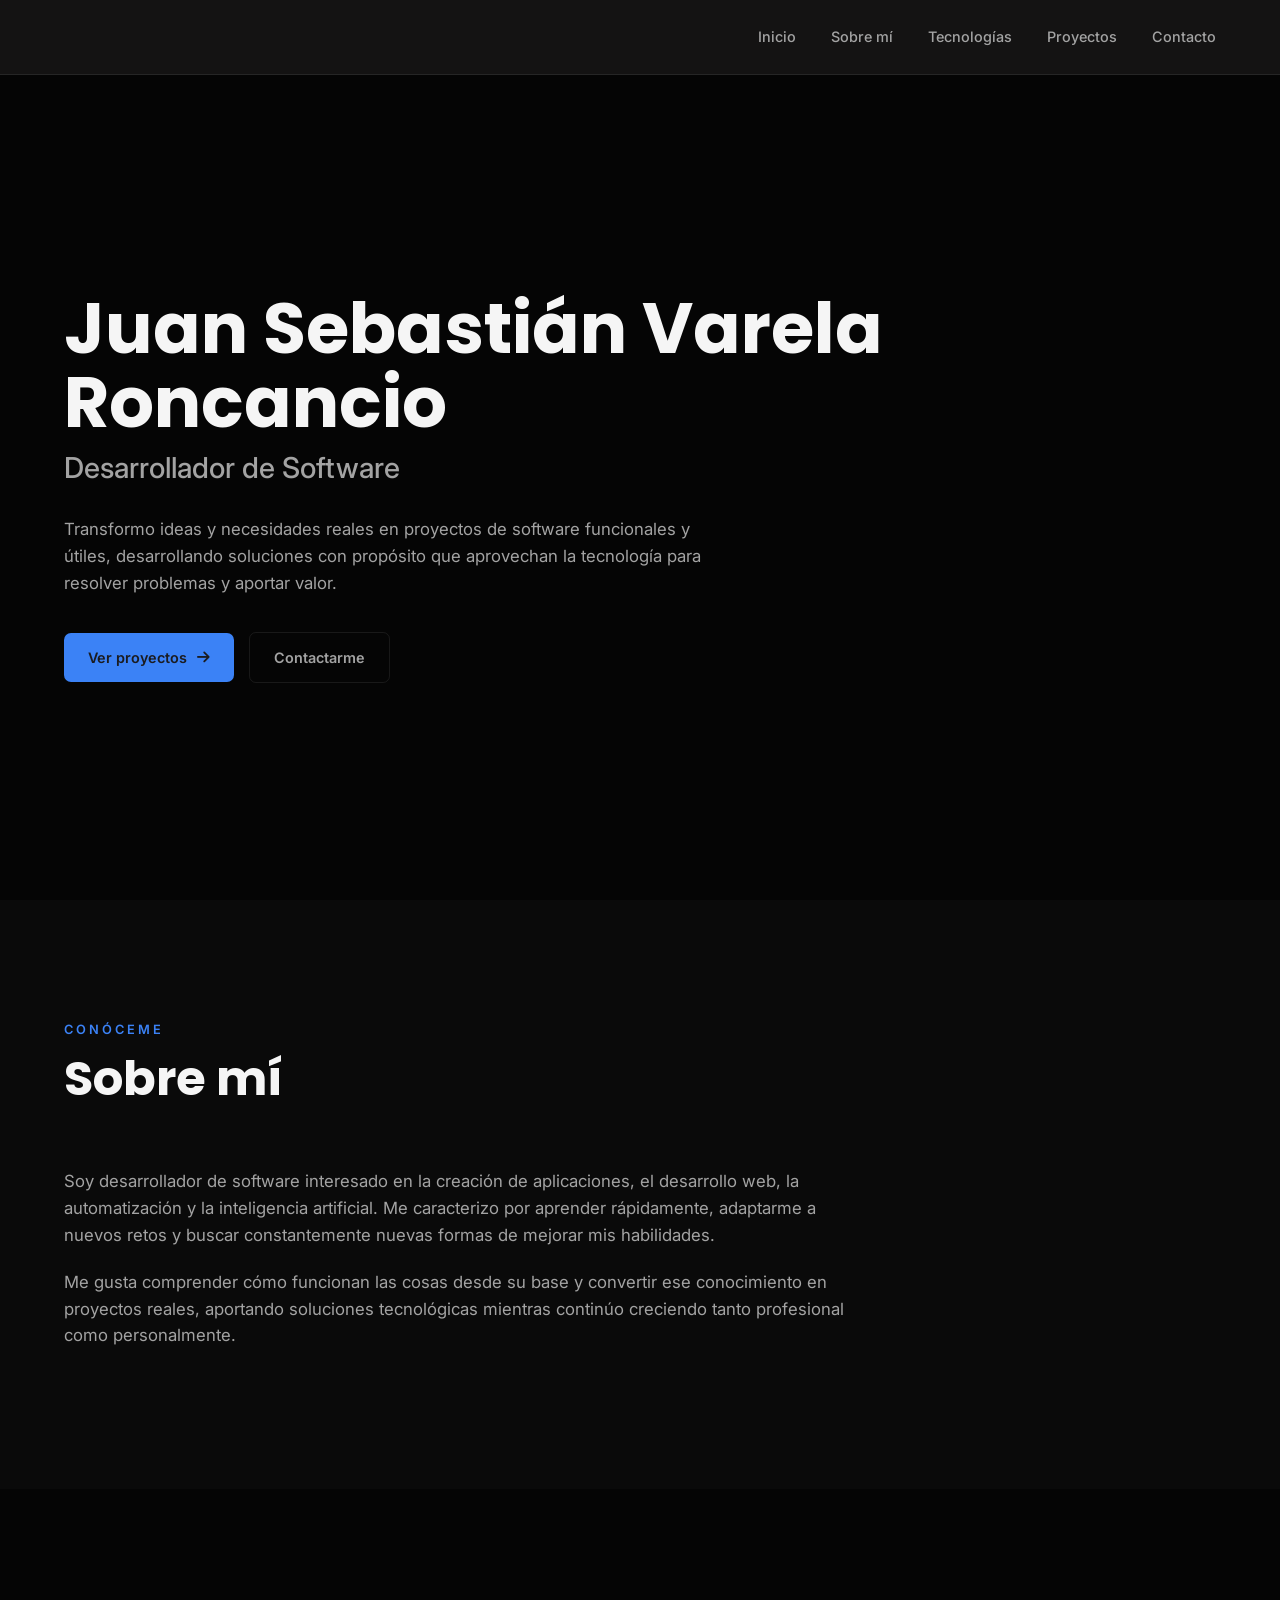
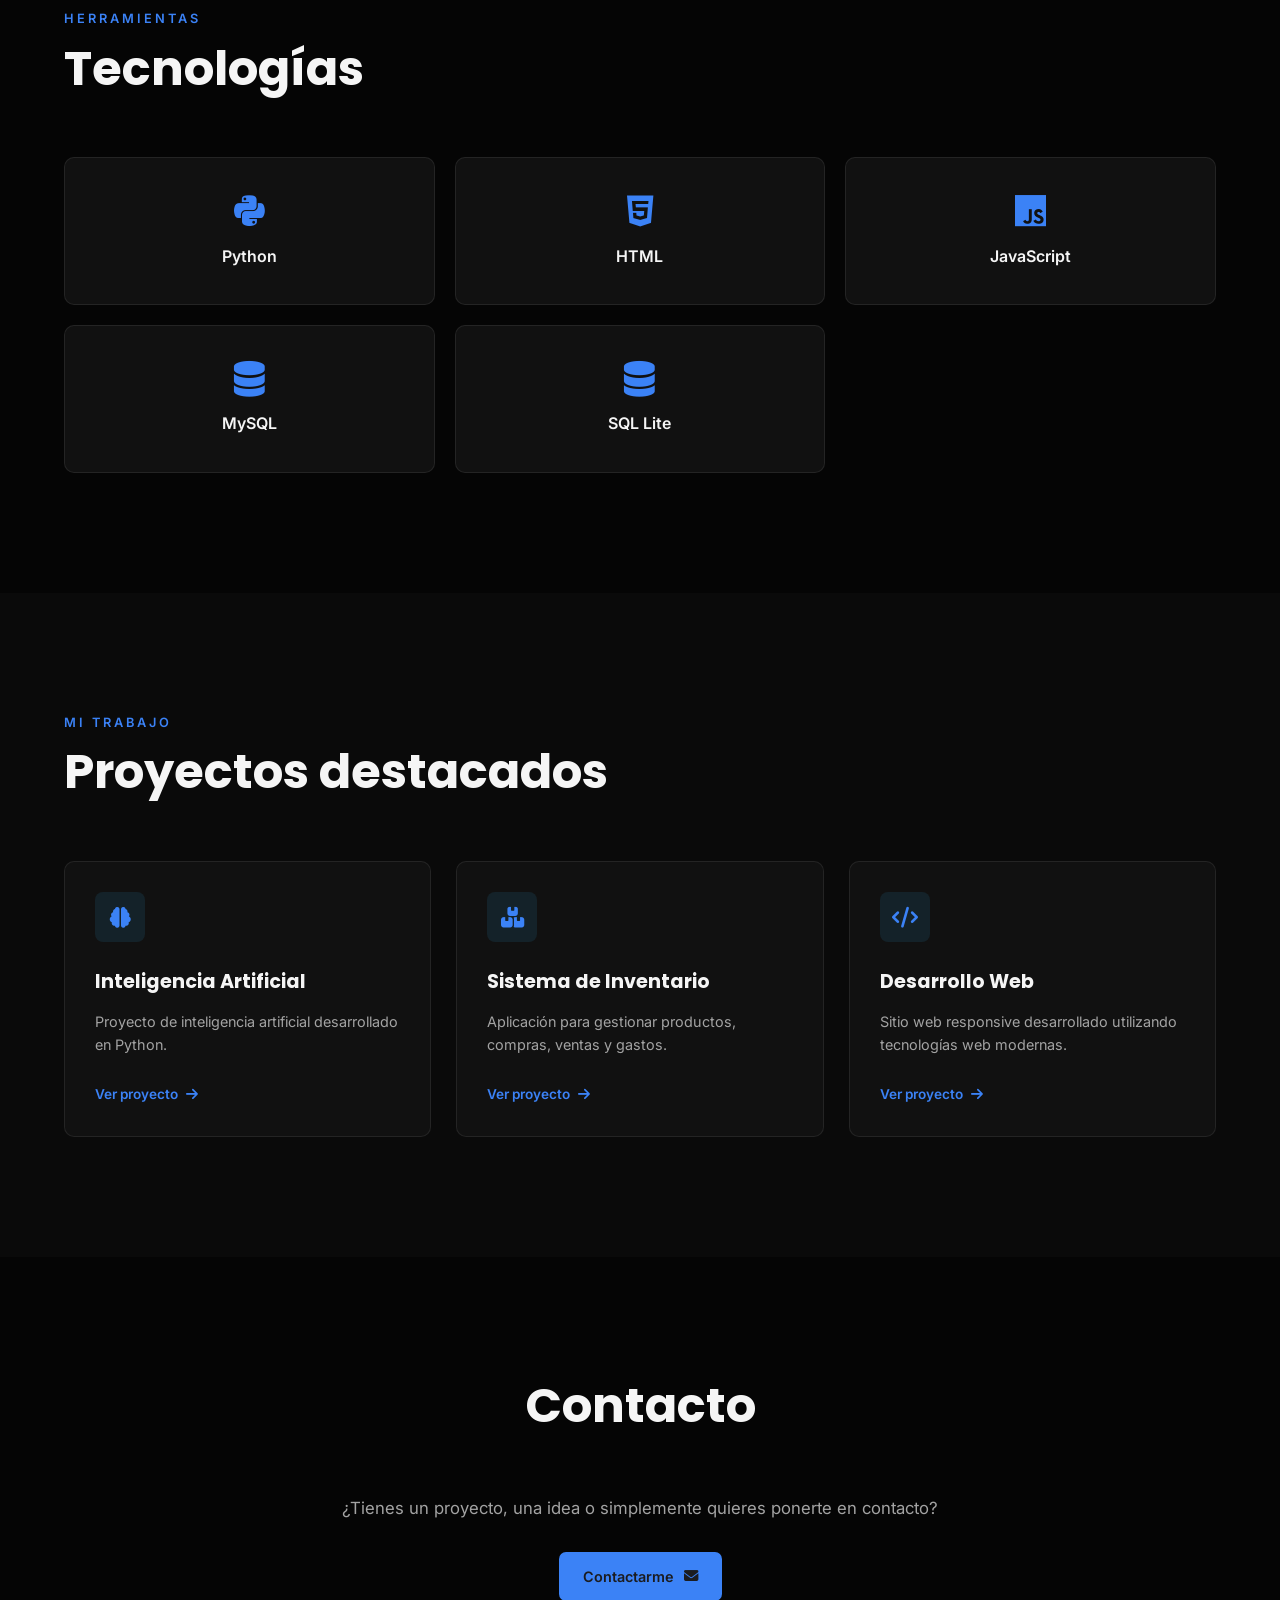
==== index.html @ dbb0cd46 "Portafolio" ====
<!DOCTYPE html>
<html lang="es">
    <head>
        <meta charset="UTF-8">
        <meta name="viewport" content="width=device-width, initial-scale=1.0">
        <meta name="description"
            content="Portafolio de Juan Sebastián Varela, desarrollador de software especializado en Python, desarrollo web e inteligencia artificial.">
        <title>Juan Sebastián Varela | Desarrollador de Software</title>
        <!-- CSS -->
        <link rel="stylesheet" href="static/css/index.css">
        <!-- Iconos -->
        <link rel="stylesheet"
            href="https://cdnjs.cloudflare.com/ajax/libs/font-awesome/6.6.0/css/all.min.css">
    </head>

    <body>

        <!-- ==================== NAVBAR ==================== -->
        <header class="navbar">
            <nav class="nav-container">
                <ul class="nav-links">
                    <li>
                        <a href="#inicio">Inicio</a>
                    </li>
                    <li>
                        <a href="#sobre-mi">Sobre mí</a>
                    </li>
                    <li>
                        <a href="#tecnologias">Tecnologías</a>
                    </li>
                    <li>
                        <a href="#proyectos">Proyectos</a>
                    </li>
                    <li>
                        <a href="#contacto">Contacto</a>
                    </li>
                </ul>
                <button class="menu-button" aria-label="Abrir menú">
                    <i class="fa-solid fa-bars"></i>
                </button>
            </nav>
        </header>

        <main>
            <!-- ==================== HERO ==================== -->
            <section id="inicio" class="hero">
                <div class="hero-container">
                    <div class="hero-content">
                        <h1>
                            Juan Sebastián Varela Roncancio
                        </h1>
                        <h2>
                            Desarrollador de Software
                        </h2>
                        <p class="hero-description">
                            Transformo ideas y necesidades reales en proyectos de software
                            funcionales y útiles, desarrollando soluciones con propósito que
                            aprovechan la tecnología para resolver problemas y aportar valor.
                        </p>
                        <div class="hero-buttons">
                            <a href="#proyectos" class="btn btn-primary">
                                Ver proyectos
                                <i class="fa-solid fa-arrow-right"></i>
                            </a>
                            <a href="#contacto" class="btn btn-secondary">
                                Contactarme
                            </a>
                        </div>
                    </div>
                </div>
            </section>

            <!-- ==================== SOBRE MÍ ==================== -->
            <section id="sobre-mi" class="about">
                <div class="section-container">
                    <div class="section-header">
                        <p class="section-subtitle">
                            CONÓCEME
                        </p>
                        <h2>
                            Sobre mí
                        </h2>
                    </div>
                    <div class="about-content">
                        <p>
                            Soy desarrollador de software interesado en la creación de aplicaciones,
                            el desarrollo web, la automatización y la inteligencia artificial.
                            Me caracterizo por aprender rápidamente, adaptarme a nuevos retos
                            y buscar constantemente nuevas formas de mejorar mis habilidades.
                        </p>
                        <p>
                            Me gusta comprender cómo funcionan las cosas desde su base y convertir
                            ese conocimiento en proyectos reales, aportando soluciones tecnológicas
                            mientras continúo creciendo tanto profesional como personalmente.
                        </p>
                    </div>
                </div>
            </section>

            <!-- ==================== TECNOLOGÍAS ==================== -->
            <section id="tecnologias" class="technologies">
                <div class="section-container">
                    <div class="section-header">
                        <p class="section-subtitle">
                            HERRAMIENTAS
                        </p>
                        <h2>
                            Tecnologías
                        </h2>
                    </div>
                    <div class="technologies-grid">
                        <div class="technology-card">
                            <i class="fa-brands fa-python"></i>
                            <h3>Python</h3>
                        </div>
                        <div class="technology-card">
                            <i class="fa-brands fa-html5"></i>
                            <h3>HTML</h3>
                        </div>
                        <div class="technology-card">
                            <i class="fa-brands fa-js"></i>
                            <h3>JavaScript</h3>
                        </div>
                        <div class="technology-card">
                            <i class="fa-solid fa-database"></i>
                            <h3>MySQL</h3>
                        </div>
                        <div class="technology-card">
                            <i class="fa-solid fa-database"></i>
                            <h3>SQL Lite</h3>
                        </div>
                    </div>
                </div>
            </section>

            <!-- ==================== PROYECTOS ==================== -->
            <section id="proyectos" class="projects">
                <div class="section-container">
                    <div class="section-header">
                        <p class="section-subtitle">
                            MI TRABAJO
                        </p>
                        <h2>
                            Proyectos destacados
                        </h2>
                    </div>
                    <div class="projects-grid">
                        <article class="project-card">
                            <div class="project-icon">
                                <i class="fa-solid fa-brain"></i>
                            </div>
                            <div class="project-content">
                                <h3>
                                    Inteligencia Artificial
                                </h3>
                                <p>
                                    Proyecto de inteligencia artificial
                                    desarrollado en Python.
                                </p>
                                <a href="#" class="project-link">
                                    Ver proyecto
                                    <i class="fa-solid fa-arrow-right"></i>
                                </a>
                            </div>
                        </article>
                        <article class="project-card">
                            <div class="project-icon">
                                <i class="fa-solid fa-boxes-stacked"></i>
                            </div>
                            <div class="project-content">
                                <h3>
                                    Sistema de Inventario
                                </h3>
                                <p>
                                    Aplicación para gestionar productos,
                                    compras, ventas y gastos.
                                </p>
                                <a href="#" class="project-link">
                                    Ver proyecto
                                    <i class="fa-solid fa-arrow-right"></i>
                                </a>
                            </div>
                        </article>
                        <article class="project-card">
                            <div class="project-icon">
                                <i class="fa-solid fa-code"></i>
                            </div>
                            <div class="project-content">
                                <h3>
                                    Desarrollo Web
                                </h3>
                                <p>
                                    Sitio web responsive desarrollado
                                    utilizando tecnologías web modernas.
                                </p>
                                <a href="#" class="project-link">
                                    Ver proyecto
                                    <i class="fa-solid fa-arrow-right"></i>
                                </a>
                            </div>
                        </article>
                    </div>
                </div>
            </section>

            <!-- ==================== CONTACTO ==================== -->
            <section id="contacto" class="contact">
                <div class="section-container">
                    <div class="section-header">
                        <h2>
                            Contacto
                        </h2>
                    </div>
                    <div class="contact-content">
                        <p>
                            ¿Tienes un proyecto, una idea o simplemente
                            quieres ponerte en contacto?
                        </p>
                        <a href="mailto:tu-correo@gmail.com"
                            class="btn btn-primary">
                            Contactarme
                            <i class="fa-solid fa-envelope"></i>
                        </a>
                    </div>
                </div>
            </section>
        </main>

        <!-- JavaScript -->
        <script src="static/js/index.js"></script>

    </body>
</html>
---- static/css/index.css ----
@import url('https://fonts.googleapis.com/css2?family=Inter:wght@400;500;600;700&family=Poppins:wght@500;600;700&display=swap');


/* =========================================================
    VARIABLES
========================================================= */

:root {
    --primary: #0a0a0a;
    --primary-light: #141414;
    --accent: #3b82f6;
    --accent-dark: #2563eb;
    --background: #050505;
    --background-light: #0a0a0a;
    --surface: #111111;
    --surface-light: #171717;
    --text: #f5f5f5;
    --text-secondary: #a3a3a3;
    --text-muted: #737373;
    --border: rgba(255, 255, 255, 0.08);
    --max-width: 1200px;
    --transition: 0.3s ease;
}


/* =========================================================
    RESET
========================================================= */

* {
    margin: 0;
    padding: 0;
    box-sizing: border-box;
}

html {
    scroll-behavior: smooth;
    scroll-padding-top: 80px;
}

body {
    background: var(--background);
    color: var(--text);
    font-family: "Inter", sans-serif;
    line-height: 1.6;
}

a {
    color: inherit;
    text-decoration: none;
}

button {
    font-family: inherit;
}

ul {
    list-style: none;
}

img {
    max-width: 100%;
    display: block;
}


/* =========================================================
    CONTENEDOR GENERAL
========================================================= */

.section-container,
.nav-container {
    width: 90%;
    max-width: var(--max-width);
    margin: 0 auto;
}


/* =========================================================
    NAVBAR
========================================================= */

.navbar {
    position: fixed;
    top: 0;
    left: 0;
    width: 100%;
    height: 75px;
    z-index: 1000;
    background: rgba(24, 23, 23, 0.85);
    backdrop-filter: blur(12px);
    border-bottom: 1px solid var(--border);
}

.nav-container {
    height: 100%;
    display: flex;
    align-items: center;
    justify-content: space-between;
}


/* Navegación */

.nav-links {
    display: flex;
    align-items: center;
    gap: 35px;
    margin-left: auto;
}

.nav-links a {
    position: relative;
    color: var(--text-secondary);
    font-size: 0.9rem;
    font-weight: 500;
    transition: var(--transition);
}

.nav-links a:hover {
    color: var(--text);
}

.nav-links a::after {
    content: "";
    position: absolute;
    left: 0;
    bottom: -7px;
    width: 0;
    height: 2px;
    background: var(--accent);
    transition: var(--transition);
}

.nav-links a:hover::after {
    width: 100%;
}


/* Botón menú móvil */

.menu-button {
    display: none;
    background: transparent;
    border: none;
    color: var(--text);
    font-size: 1.4rem;
    cursor: pointer;
}


/* =========================================================
    HERO
========================================================= */

.hero {
    min-height: 100vh;
    display: flex;
    align-items: center;
    padding-top: 75px;
}

.hero-container {
    width: 90%;
    max-width: var(--max-width);
    margin: 0 auto;
}

.hero-content {
    max-width: 1000px;
}


/* Texto pequeño */

.hero-subtitle {
    margin-bottom: 15px;
    color: var(--accent);
    font-size: 0.85rem;
    font-weight: 600;
    letter-spacing: 4px;
}


/* Nombre */

.hero h1 {
    margin-bottom: 5px;
    font-family: "Poppins", sans-serif;
    font-size: clamp(2.5rem, 5.5vw, 4.5rem);
    line-height: 1.05;
    font-weight: 700;
}

.hero h1 span {
    display: block;
}


/* Profesión */

.hero h2 {
    margin-bottom: 25px;
    color: var(--text-secondary);
    font-size: clamp(1.2rem, 3vw, 1.8rem);
    font-weight: 500;
}


/* Descripción */

.hero-description {
    max-width: 650px;
    margin-bottom: 35px;
    color: var(--text-secondary);
    font-size: 1.05rem;
}


/* Botones */

.hero-buttons {
    display: flex;
    align-items: center;
    gap: 15px;
}

.btn {
    display: inline-flex;
    align-items: center;
    justify-content: center;
    gap: 10px;
    padding: 13px 24px;
    border-radius: 7px;
    font-size: 0.9rem;
    font-weight: 600;
    transition: var(--transition);
}

.btn-primary {
    background: var(--accent);
    color: #1b1c20;
}

.btn-primary:hover {
    background: #4ba9d4;
    transform: translateY(-3px);
}

.btn-secondary {
    border: 1px solid var(--border);
    color: var(--text-secondary);
}

.btn-secondary:hover {
    border-color: var(--accent);
    color: var(--accent);
    transform: translateY(-3px);
}


/* =========================================================
    SECCIONES GENERALES
========================================================= */

.about,
.technologies,
.projects,
.contact {
    padding: 120px 0;
}

.section-header {
    margin-bottom: 60px;
}

.section-subtitle {
    margin-bottom: 10px;
    color: var(--accent);
    font-size: 0.8rem;
    font-weight: 600;
    letter-spacing: 3px;
}

.section-header h2 {
    font-family: "Poppins", sans-serif;
    font-size: clamp(2rem, 5vw, 3rem);
    line-height: 1.2;
}


/* =========================================================
    SOBRE MÍ
========================================================= */

.about {
    background: var(--background-light);
}

.about-content {
    max-width: 800px;
}

.about-content p {
    margin-bottom: 20px;
    color: var(--text-secondary);
    font-size: 1.05rem;
}


/* =========================================================
    TECNOLOGÍAS
========================================================= */

.technologies-grid {
    display: grid;
    grid-template-columns: repeat(3, 1fr);
    gap: 20px;
}

.technology-card {
    padding: 35px 25px;
    background: var(--surface);
    border: 1px solid var(--border);
    border-radius: 10px;
    text-align: center;
    transition: var(--transition);
}

.technology-card i {
    margin-bottom: 15px;
    color: var(--accent);
    font-size: 2.2rem;
}

.technology-card h3 {
    font-size: 1rem;
    font-weight: 600;
}

.technology-card:hover {
    border-color: rgba(56, 189, 248, 0.5);
    transform: translateY(-5px);
}


/* =========================================================
    PROYECTOS
========================================================= */

.projects {
    background: var(--background-light);
}

.projects-grid {
    display: grid;
    grid-template-columns: repeat(3, 1fr);
    gap: 25px;
}

.project-card {
    display: flex;
    flex-direction: column;
    padding: 30px;
    background: var(--surface);
    border: 1px solid var(--border);
    border-radius: 10px;
    transition: var(--transition);
}

.project-card:hover {
    border-color: rgba(56, 189, 248, 0.5);
    transform: translateY(-6px);
}


/* Icono */

.project-icon {
    width: 50px;
    height: 50px;
    margin-bottom: 25px;
    display: flex;
    align-items: center;
    justify-content: center;
    border-radius: 8px;
    background: rgba(56, 189, 248, 0.1);
    color: var(--accent);
    font-size: 1.3rem;
}

.project-content h3 {
    margin-bottom: 12px;
    font-family: "Poppins", sans-serif;
    font-size: 1.2rem;
}

.project-content p {
    margin-bottom: 25px;
    color: var(--text-secondary);
    font-size: 0.9rem;
}

.project-link {
    display: inline-flex;
    align-items: center;
    gap: 8px;
    margin-top: auto;
    color: var(--accent);
    font-size: 0.85rem;
    font-weight: 600;
    transition: var(--transition);
}

.project-link:hover {
    gap: 13px;
}


/* =========================================================
    CONTACTO
========================================================= */

.contact {
    text-align: center;
}

.contact-content {
    max-width: 650px;
    margin: 0 auto;
}

.contact-content p {
    margin-bottom: 30px;
    color: var(--text-secondary);
    font-size: 1.05rem;
}


/* =========================================================
    RESPONSIVE - TABLET
========================================================= */

@media (max-width: 900px) {
    .nav-links {
        gap: 20px;
    }
    .technologies-grid,
    .projects-grid {
        grid-template-columns: repeat(2, 1fr);
    }
}


/* =========================================================
    RESPONSIVE - CELULAR
========================================================= */

@media (max-width: 650px) {
    /* Navbar */
    .nav-links {
        position: absolute;
        top: 75px;
        left: 0;
        width: 100%;
        padding: 25px;
        flex-direction: column;
        gap: 20px;
        background: var(--background);
        border-bottom: 1px solid var(--border);
        display: none;
    }
    .nav-links.active {
        display: flex;
    }
    .menu-button {
        display: block;
    }
    /* Hero */
    .hero {
        min-height: 90vh;
    }
    .hero h1 {
        font-size: clamp(2.8rem, 14vw, 4.5rem);
    }
    .hero-buttons {
        flex-direction: column;
        align-items: stretch;
    }
    .btn {
        width: 100%;
    }
    /* Secciones */
    .about,
    .technologies,
    .projects,
    .contact {
        padding: 80px 0;
    }
    .section-header {
        margin-bottom: 40px;
    }
    /* Grid */
    .technologies-grid,
    .projects-grid {
        grid-template-columns: 1fr;
    }
}
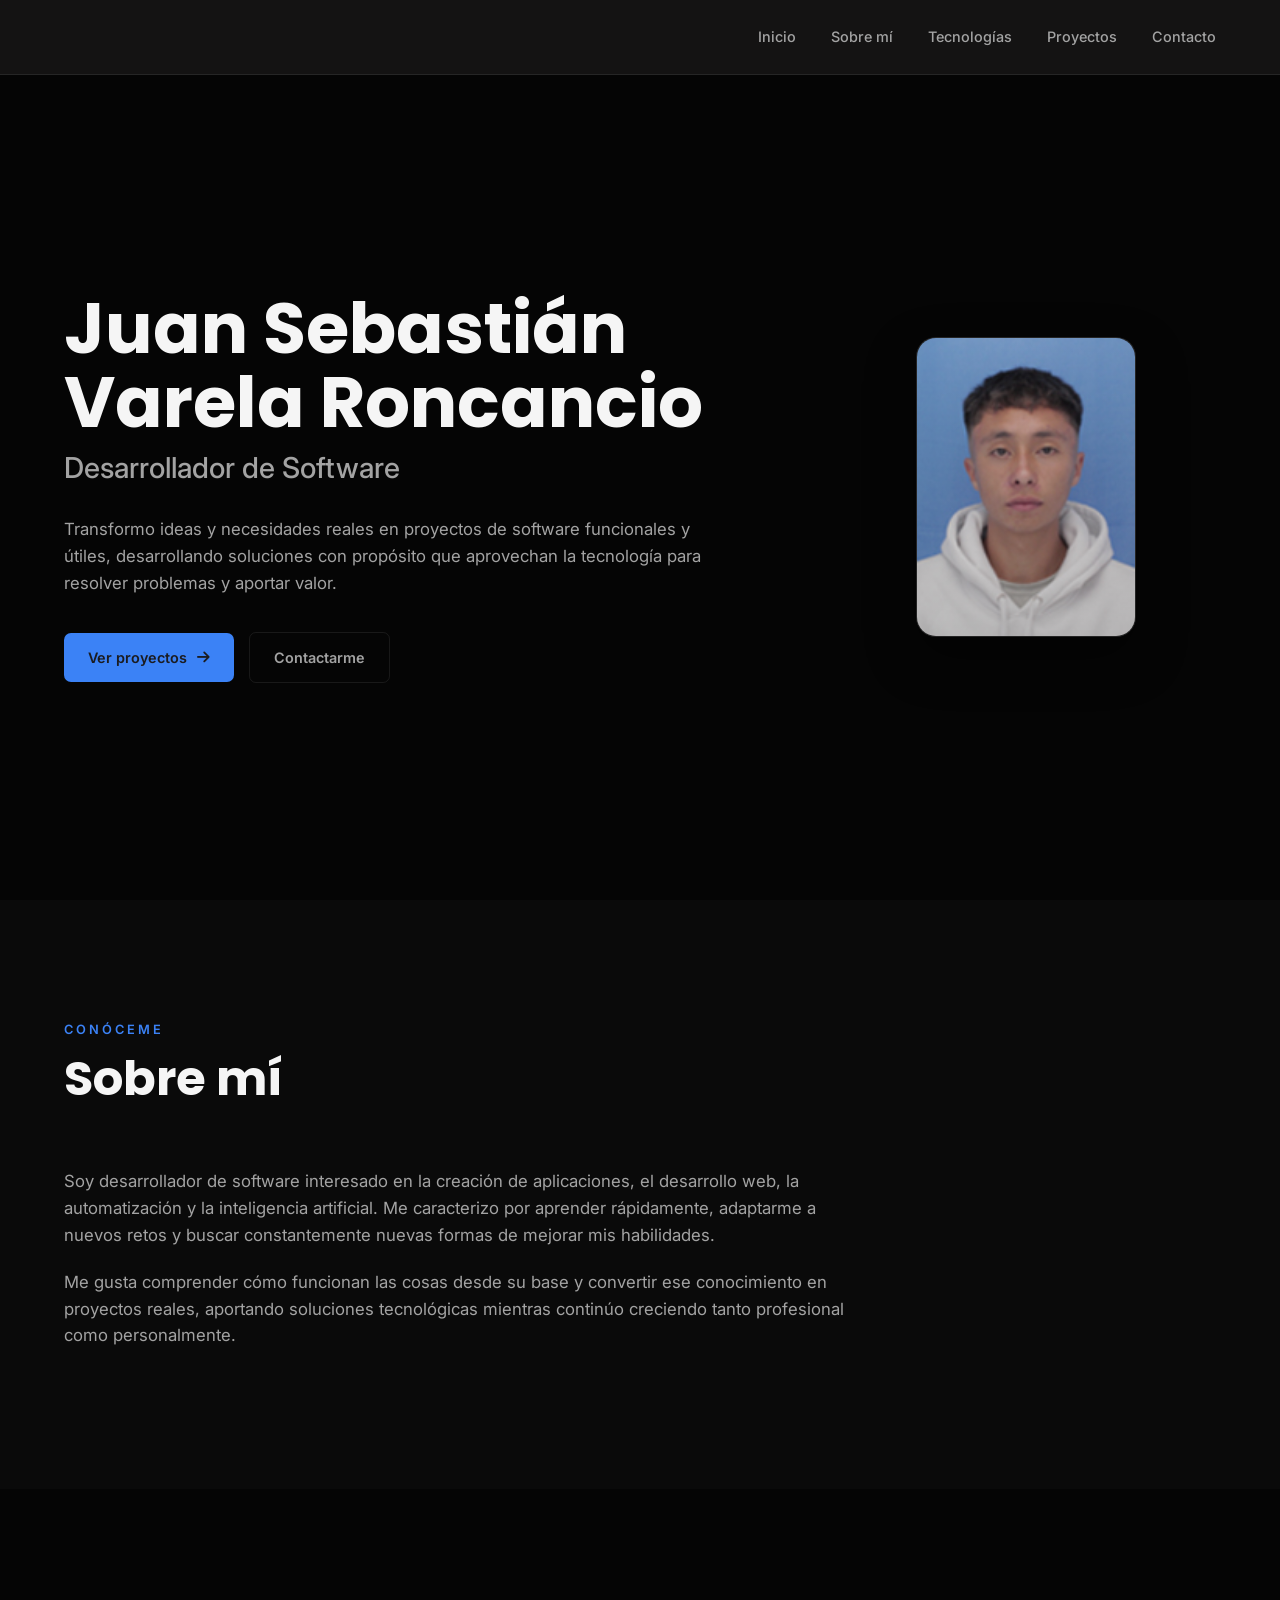
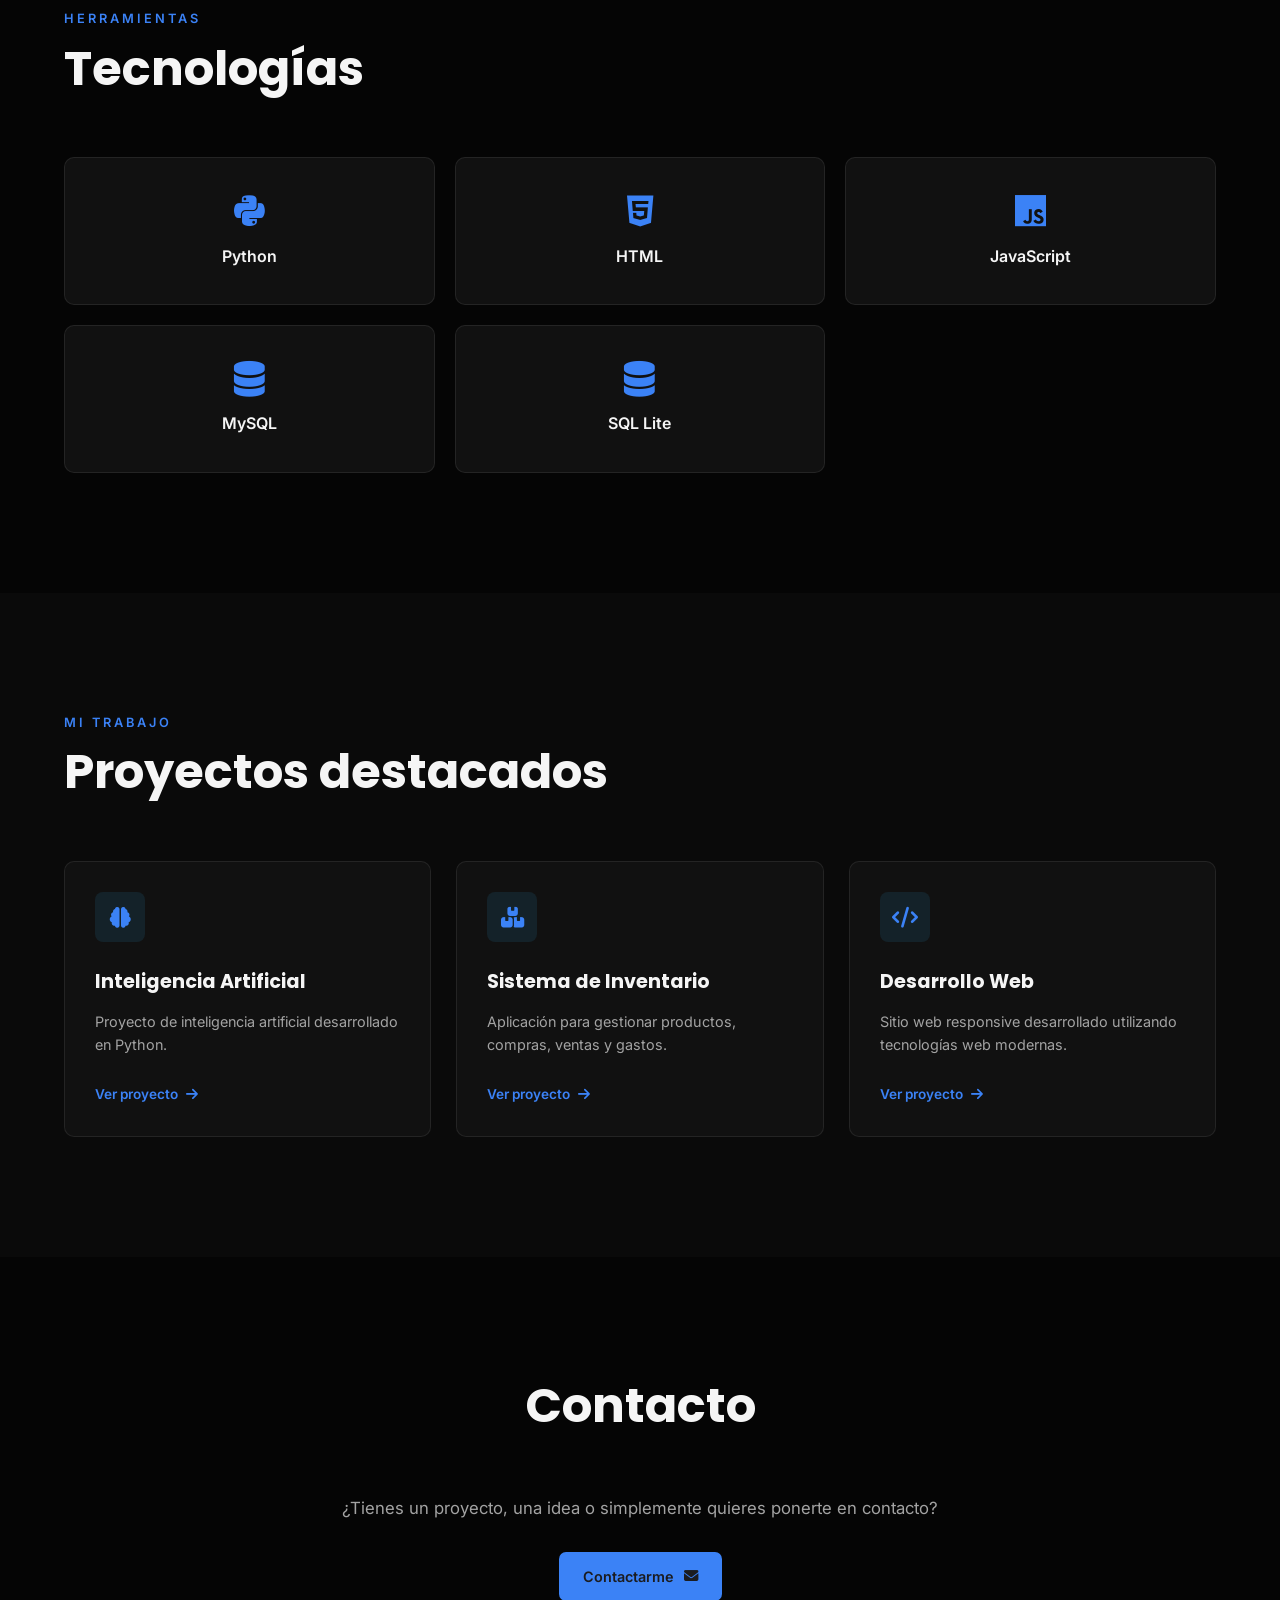
==== commit de397e6b: "index" ====
--- a/index.html
+++ b/index.html
@@ -35,9 +35,6 @@
                         <a href="#contacto">Contacto</a>
                     </li>
                 </ul>
-                <button class="menu-button" aria-label="Abrir menú">
-                    <i class="fa-solid fa-bars"></i>
-                </button>
             </nav>
         </header>
 
@@ -65,6 +62,12 @@
                             <a href="#contacto" class="btn btn-secondary">
                                 Contactarme
                             </a>
+                        </div>
+                    </div>
+                    <div class="hero-image">
+                        <div class="hero-image-wrapper">
+                            <img src="static/img/perfil.png"
+                                alt="Juan Sebastián Varela">
                         </div>
                     </div>
                 </div>
--- a/static/css/index.css
+++ b/static/css/index.css
@@ -164,10 +164,53 @@
     width: 90%;
     max-width: var(--max-width);
     margin: 0 auto;
+    display: grid;
+    grid-template-columns: 1fr 380px;
+    align-items: center;
+    gap: 80px;
+}
+
+.hero-image {
+    display: flex;
+    justify-content: center;
+    align-items: center;
+}
+
+.hero-image-wrapper {
+    width: 220px;
+    height: 300px;
+    overflow: hidden;
+    border-radius: 20px;
+    border: 1px solid var(--border);
+    background: var(--surface);
+    box-shadow:
+        0 20px 50px rgba(0, 0, 0, 0.45);
+    position: relative;
+}
+
+.hero-image-wrapper::after {
+    content: "";
+    position: absolute;
+    inset: 0;
+    background:
+        linear-gradient(
+            to bottom,
+            rgba(0, 0, 0, 0.05),
+            rgba(0, 0, 0, 0.20)
+        );
+    pointer-events: none;
+}
+
+.hero-image-wrapper img {
+    width: 100%;
+    height: 100%;
+    object-fit: cover;
+    object-position: center;
+    display: block;
 }
 
 .hero-content {
-    max-width: 1000px;
+    max-width: 700px;
 }
 
 
@@ -449,6 +492,14 @@
     .projects-grid {
         grid-template-columns: repeat(2, 1fr);
     }
+    .hero-container {
+        grid-template-columns: 1fr 280px;
+        gap: 40px;
+    }
+    .hero-image-wrapper {
+        width: 260px;
+        height: 330px;
+    }
 }
 
 
@@ -459,33 +510,44 @@
 @media (max-width: 650px) {
     /* Navbar */
     .nav-links {
-        position: absolute;
-        top: 75px;
-        left: 0;
         width: 100%;
-        padding: 25px;
-        flex-direction: column;
-        gap: 20px;
-        background: var(--background);
-        border-bottom: 1px solid var(--border);
-        display: none;
-    }
-    .nav-links.active {
-        display: flex;
-    }
-    .menu-button {
-        display: block;
+        justify-content: flex-end;
+        gap: 14px;
+    }
+    .nav-links a {
+        font-size: 0.75rem;
     }
     /* Hero */
     .hero {
-        min-height: 90vh;
+        min-height: auto;
+        padding-top: 120px;
+        padding-bottom: 80px;
+    }
+    .hero-container {
+        display: flex;
+        flex-direction: column-reverse;
+        gap: 45px;
+        text-align: center;
+    }
+    .hero-content {
+        max-width: 100%;
+    }
+    .hero-image {
+        width: 100%;
+    }
+    .hero-image-wrapper {
+        width: 220px;
+        height: 280px;
+    }
+    .hero-description {
+        margin-left: auto;
+        margin-right: auto;
+    }
+    .hero-buttons {
+        justify-content: center;
     }
     .hero h1 {
         font-size: clamp(2.8rem, 14vw, 4.5rem);
-    }
-    .hero-buttons {
-        flex-direction: column;
-        align-items: stretch;
     }
     .btn {
         width: 100%;
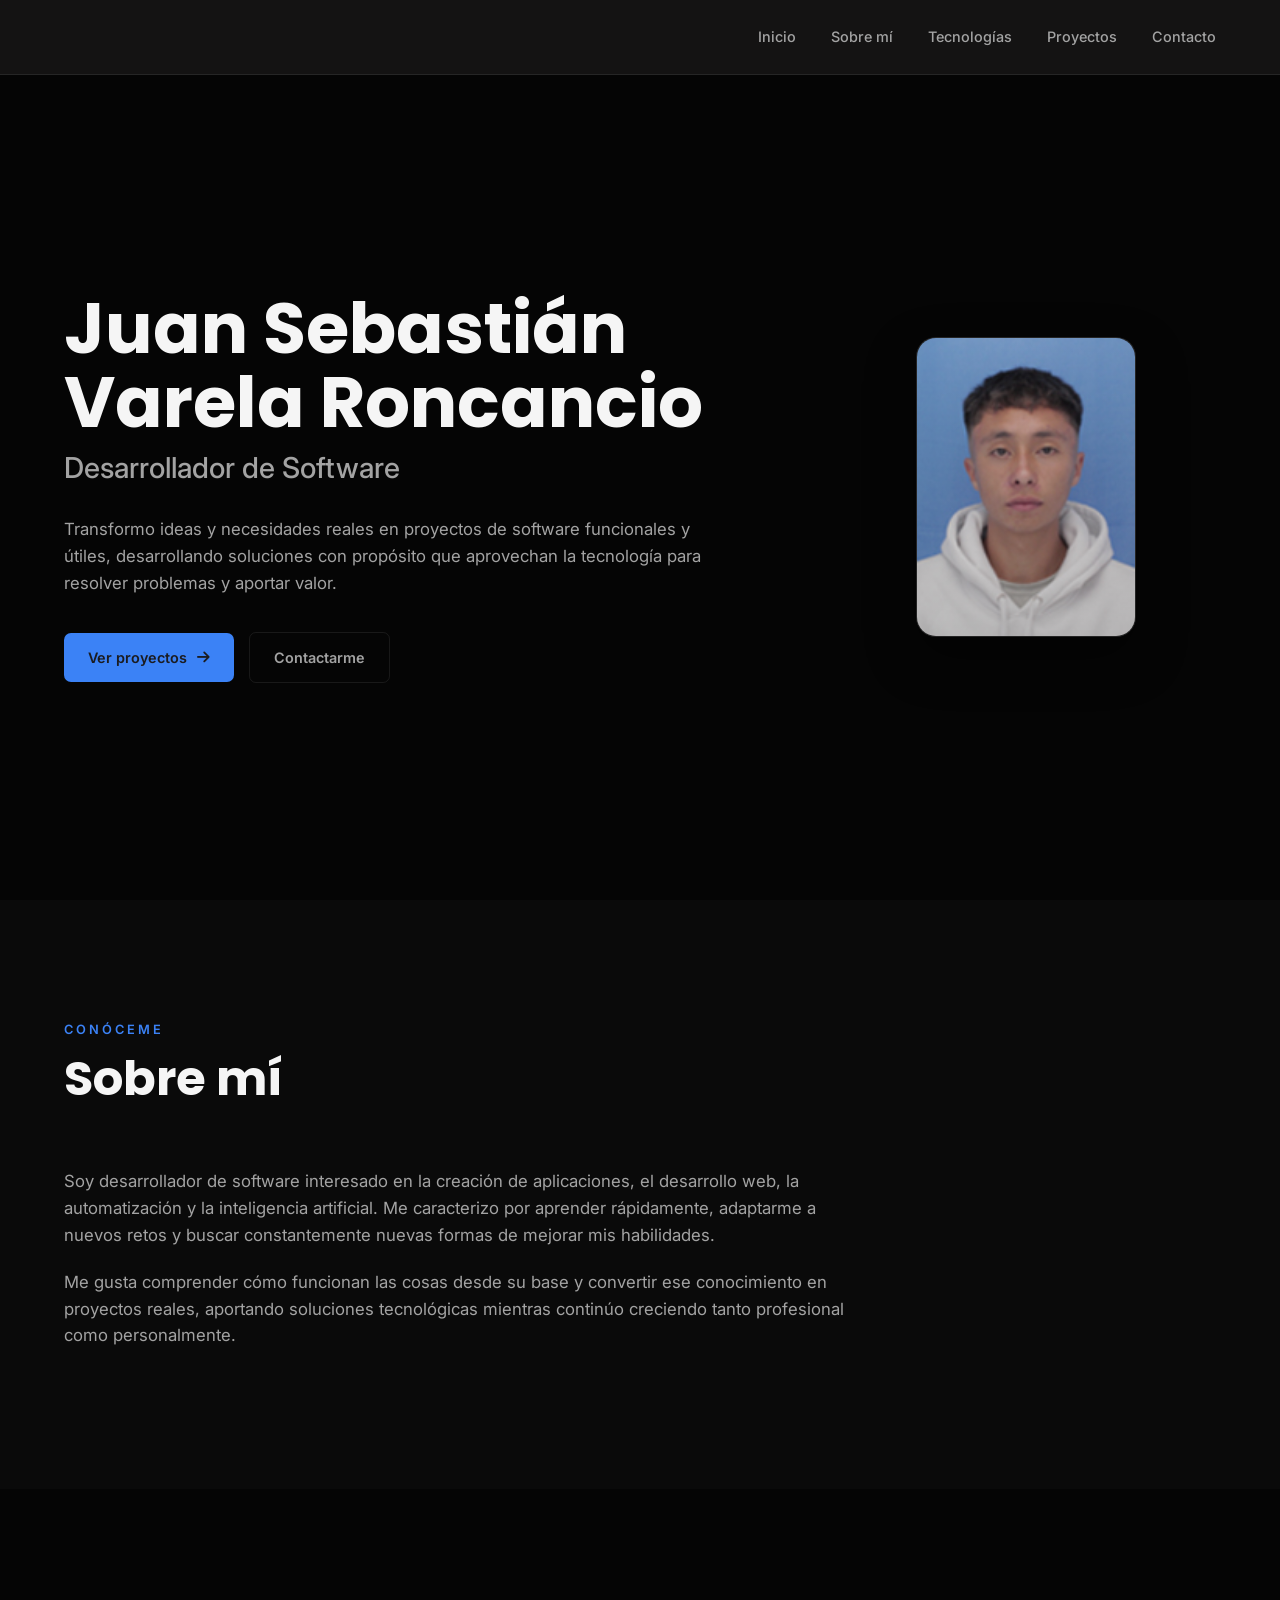
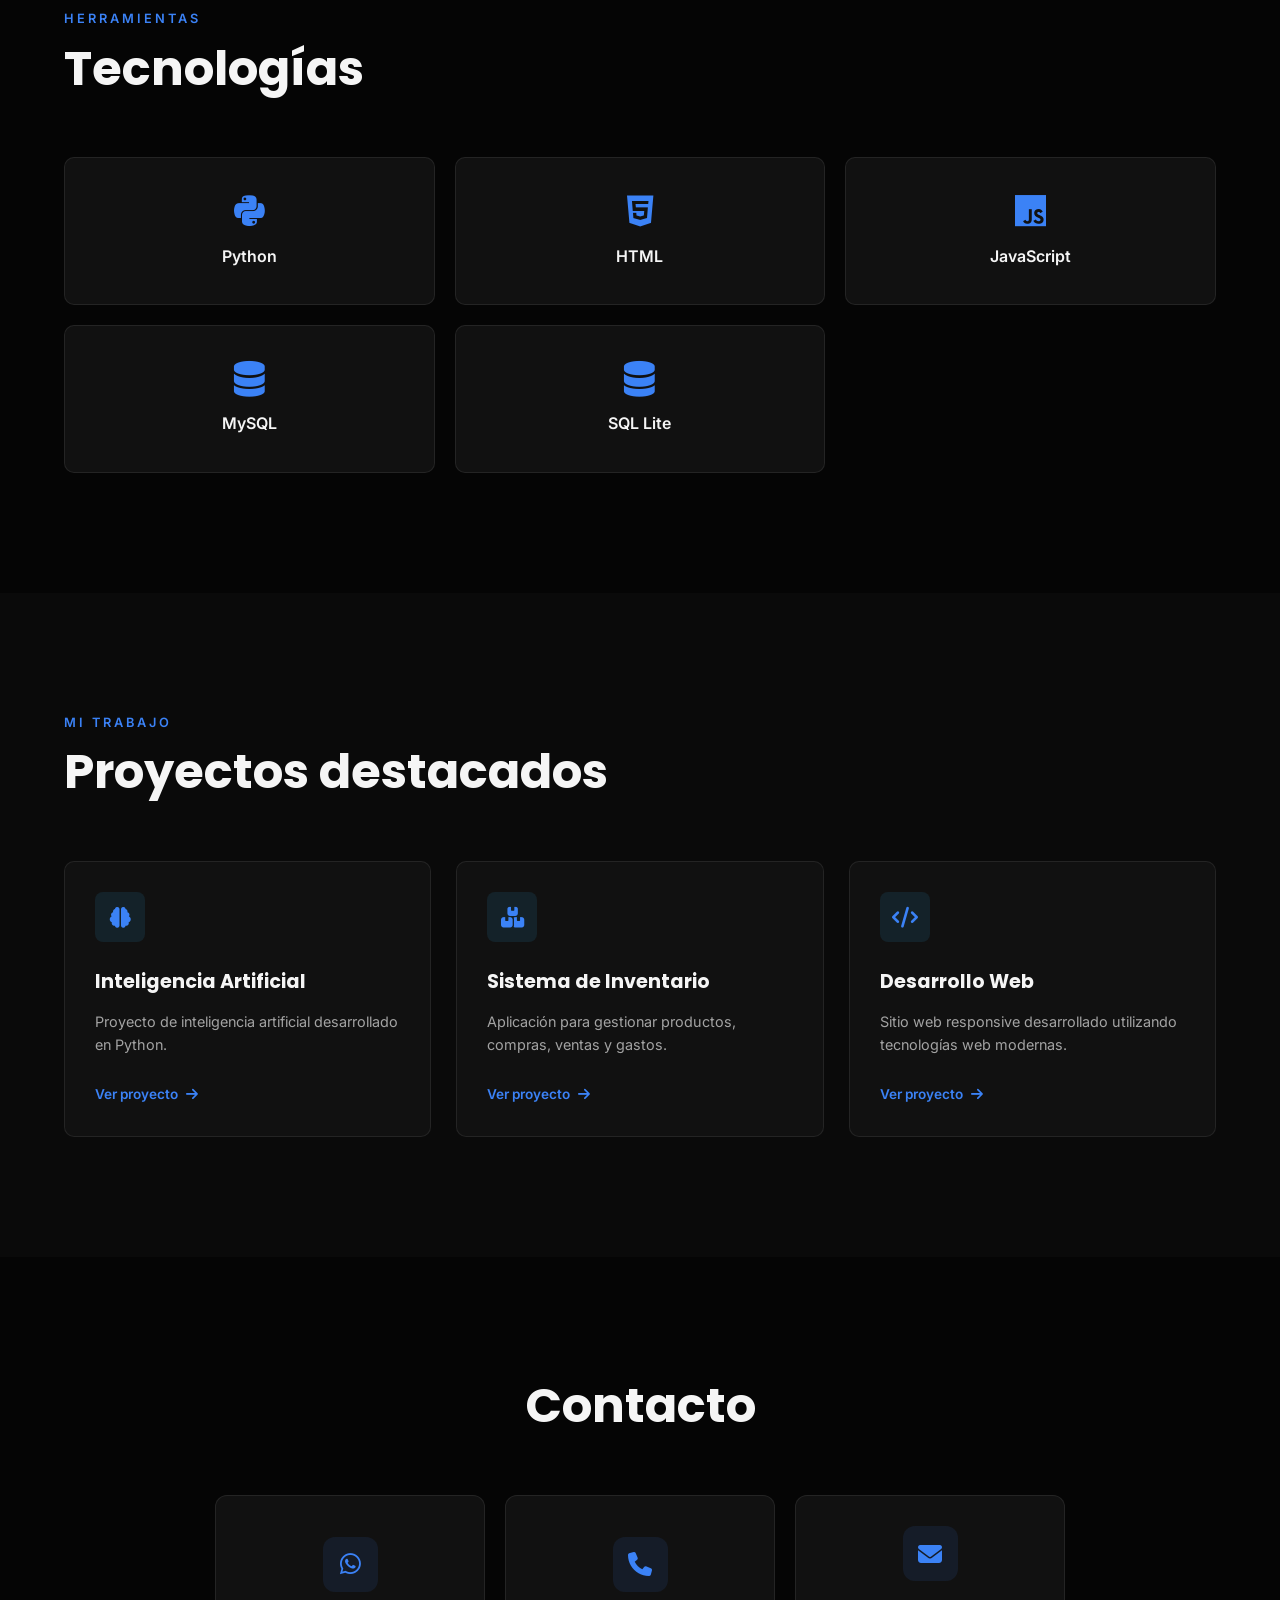
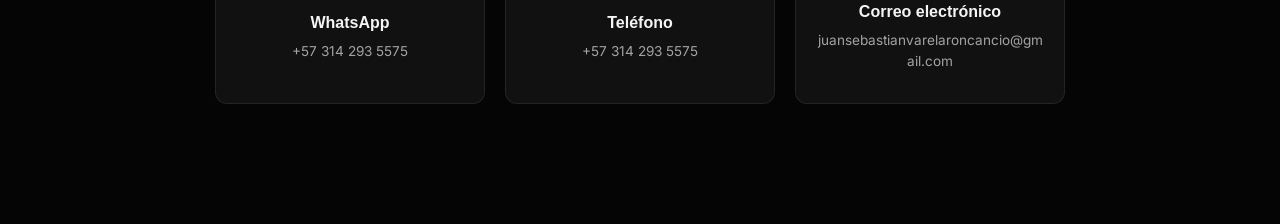
==== commit 9e823b8f: "contacto" ====
--- a/index.html
+++ b/index.html
@@ -214,15 +214,41 @@
                             Contacto
                         </h2>
                     </div>
-                    <div class="contact-content">
-                        <p>
-                            ¿Tienes un proyecto, una idea o simplemente
-                            quieres ponerte en contacto?
-                        </p>
-                        <a href="mailto:tu-correo@gmail.com"
-                            class="btn btn-primary">
-                            Contactarme
-                            <i class="fa-solid fa-envelope"></i>
+                    <div class="contact-options">
+                        <!-- WhatsApp -->
+                        <a href="https://wa.me/573142935575"
+                            class="contact-card"
+                            target="_blank"
+                            rel="noopener noreferrer">
+                            <div class="contact-icon">
+                                <i class="fa-brands fa-whatsapp"></i>
+                            </div>
+                            <h3>WhatsApp</h3>
+                            <p>
+                                +57 314 293 5575
+                            </p>
+                        </a>
+                        <!-- Teléfono -->
+                        <a href="tel:+573142935575"
+                            class="contact-card">
+                            <div class="contact-icon">
+                                <i class="fa-solid fa-phone"></i>
+                            </div>
+                            <h3>Teléfono</h3>
+                            <p>
+                                +57 314 293 5575
+                            </p>
+                        </a>
+                        <!-- Correo -->
+                        <a href="mailto:juansebastianvarelaroncancio@gmail.com"
+                            class="contact-card">
+                            <div class="contact-icon">
+                                <i class="fa-solid fa-envelope"></i>
+                            </div>
+                            <h3>Correo electrónico</h3>
+                            <p>
+                                juansebastianvarelaroncancio@gmail.com
+                            </p>
                         </a>
                     </div>
                 </div>
--- a/static/css/index.css
+++ b/static/css/index.css
@@ -464,19 +464,85 @@
     CONTACTO
 ========================================================= */
 
-.contact {
+/* Opciones de contacto */
+
+.contact-options {
+    display: grid;
+    grid-template-columns: repeat(3, 1fr);
+    gap: 20px;
+    max-width: 850px;
+    margin: 0 auto;
+}
+
+.contact .section-header {
+    width: 100%;
     text-align: center;
 }
 
-.contact-content {
-    max-width: 650px;
-    margin: 0 auto;
-}
-
-.contact-content p {
-    margin-bottom: 30px;
+/* Tarjeta */
+
+.contact-card {
+    display: flex;
+    flex-direction: column;
+    align-items: center;
+    justify-content: center;
+    min-height: 180px;
+    padding: 30px 20px;
+    background: var(--surface);
+    border: 1px solid var(--border);
+    border-radius: 12px;
+    text-align: center;
+    transition: var(--transition);
+}
+
+/* Icono */
+
+.contact-icon {
+    width: 55px;
+    height: 55px;
+    margin-bottom: 18px;
+    display: flex;
+    align-items: center;
+    justify-content: center;
+    border-radius: 12px;
+    background: rgba(59, 130, 246, 0.1);
+    color: var(--accent);
+    font-size: 1.5rem;
+    transition: var(--transition);
+}
+
+/* Título */
+
+.contact-card h3 {
+    margin-bottom: 5px;
+    font-family: "Poppins", sans-serif;
+    font-size: 1rem;
+    font-weight: 600;
+}
+
+/* Información */
+
+.contact-card p {
+    margin: 0;
     color: var(--text-secondary);
-    font-size: 1.05rem;
+    font-size: 0.85rem;
+    word-break: break-word;
+}
+
+/* Hover */
+
+.contact-card:hover {
+    border-color: rgba(59, 130, 246, 0.5);
+    transform: translateY(-6px);
+}
+
+.contact-card:hover .contact-icon {
+    background: rgba(59, 130, 246, 0.15);
+    transform: scale(1.05);
+}
+
+.contact-card:hover p {
+    color: var(--text);
 }
 
 
@@ -559,6 +625,23 @@
     .contact {
         padding: 80px 0;
     }
+    .contact-options {
+        grid-template-columns: repeat(2, 1fr);
+        gap: 12px;
+    }
+    .contact-card {
+        min-height: 160px;
+        padding: 25px 12px;
+    }
+    .contact-card h3 {
+        font-size: 0.9rem;
+    }
+    .contact-card p {
+        font-size: 0.75rem;
+    }
+    .contact-card:last-child {
+        grid-column: 1 / -1;
+    }
     .section-header {
         margin-bottom: 40px;
     }
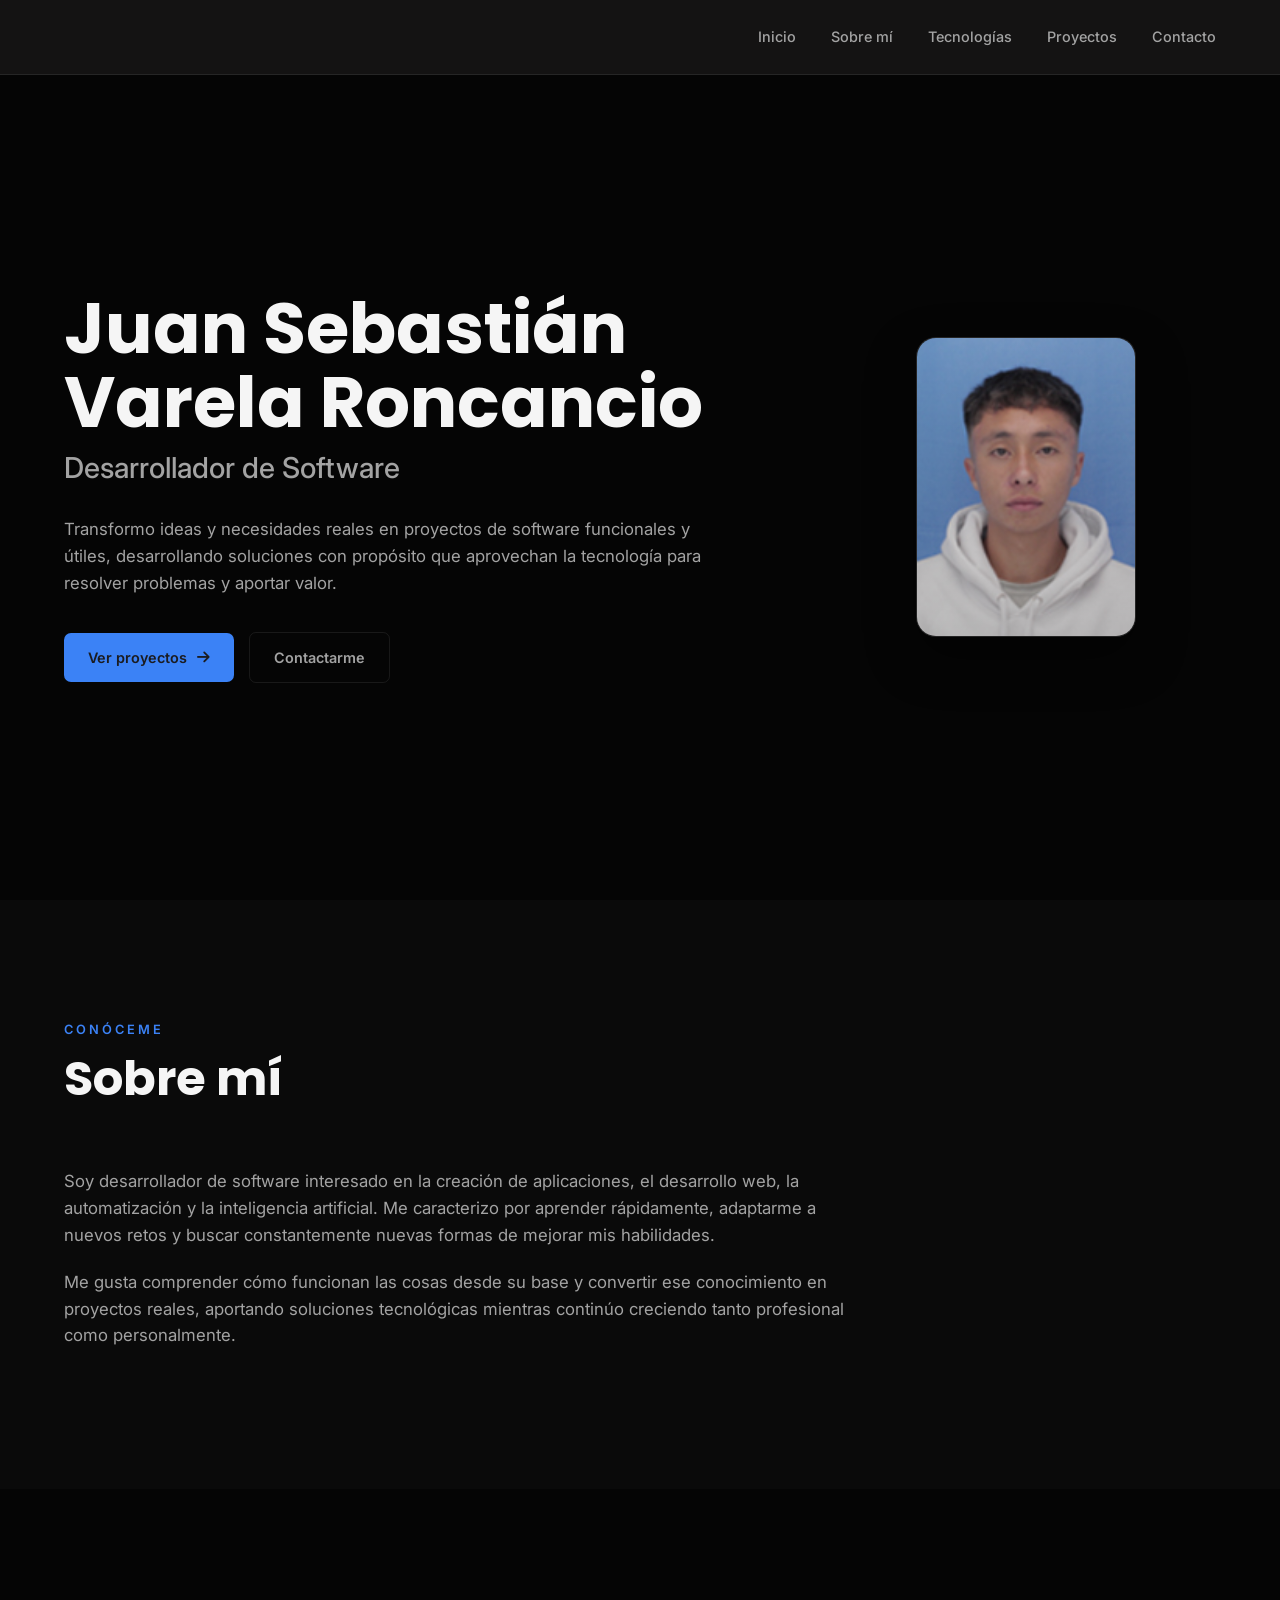
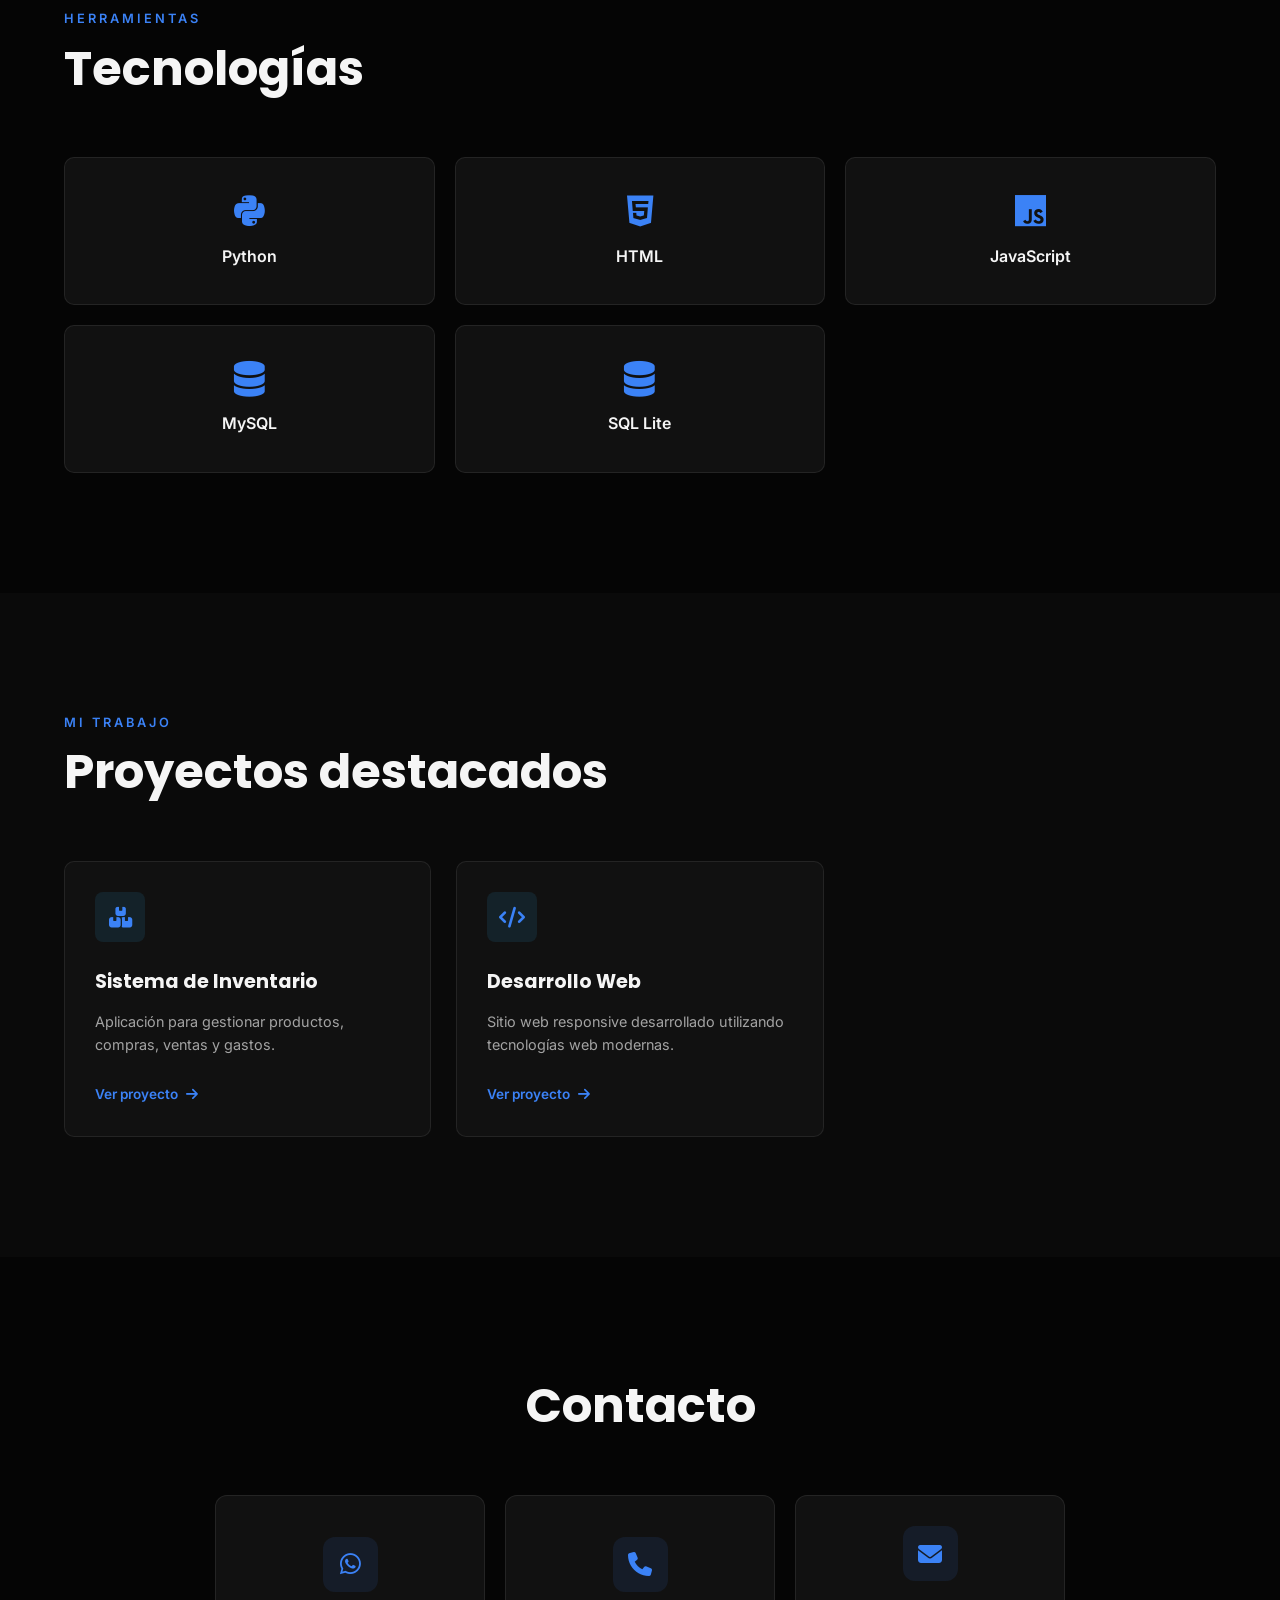
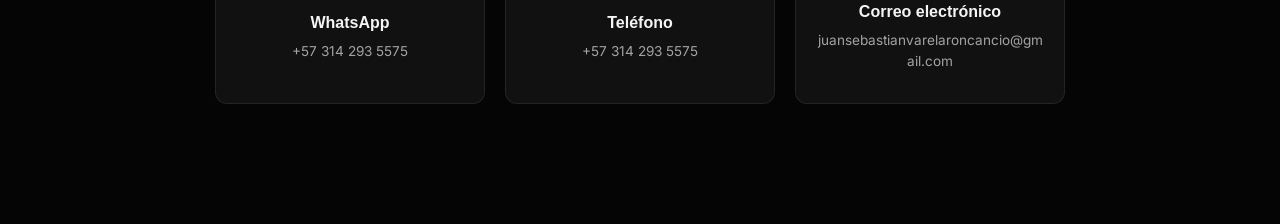
==== commit 5dee5a67: "inventario" ====
--- a/index.html
+++ b/index.html
@@ -150,24 +150,6 @@
                     <div class="projects-grid">
                         <article class="project-card">
                             <div class="project-icon">
-                                <i class="fa-solid fa-brain"></i>
-                            </div>
-                            <div class="project-content">
-                                <h3>
-                                    Inteligencia Artificial
-                                </h3>
-                                <p>
-                                    Proyecto de inteligencia artificial
-                                    desarrollado en Python.
-                                </p>
-                                <a href="#" class="project-link">
-                                    Ver proyecto
-                                    <i class="fa-solid fa-arrow-right"></i>
-                                </a>
-                            </div>
-                        </article>
-                        <article class="project-card">
-                            <div class="project-icon">
                                 <i class="fa-solid fa-boxes-stacked"></i>
                             </div>
                             <div class="project-content">
@@ -178,7 +160,7 @@
                                     Aplicación para gestionar productos,
                                     compras, ventas y gastos.
                                 </p>
-                                <a href="#" class="project-link">
+                                <a href="html/inventario.html" class="project-link">
                                     Ver proyecto
                                     <i class="fa-solid fa-arrow-right"></i>
                                 </a>
@@ -241,7 +223,8 @@
                         </a>
                         <!-- Correo -->
                         <a href="mailto:juansebastianvarelaroncancio@gmail.com"
-                            class="contact-card">
+                            class="contact-card"
+                            id="email-contact">
                             <div class="contact-icon">
                                 <i class="fa-solid fa-envelope"></i>
                             </div>
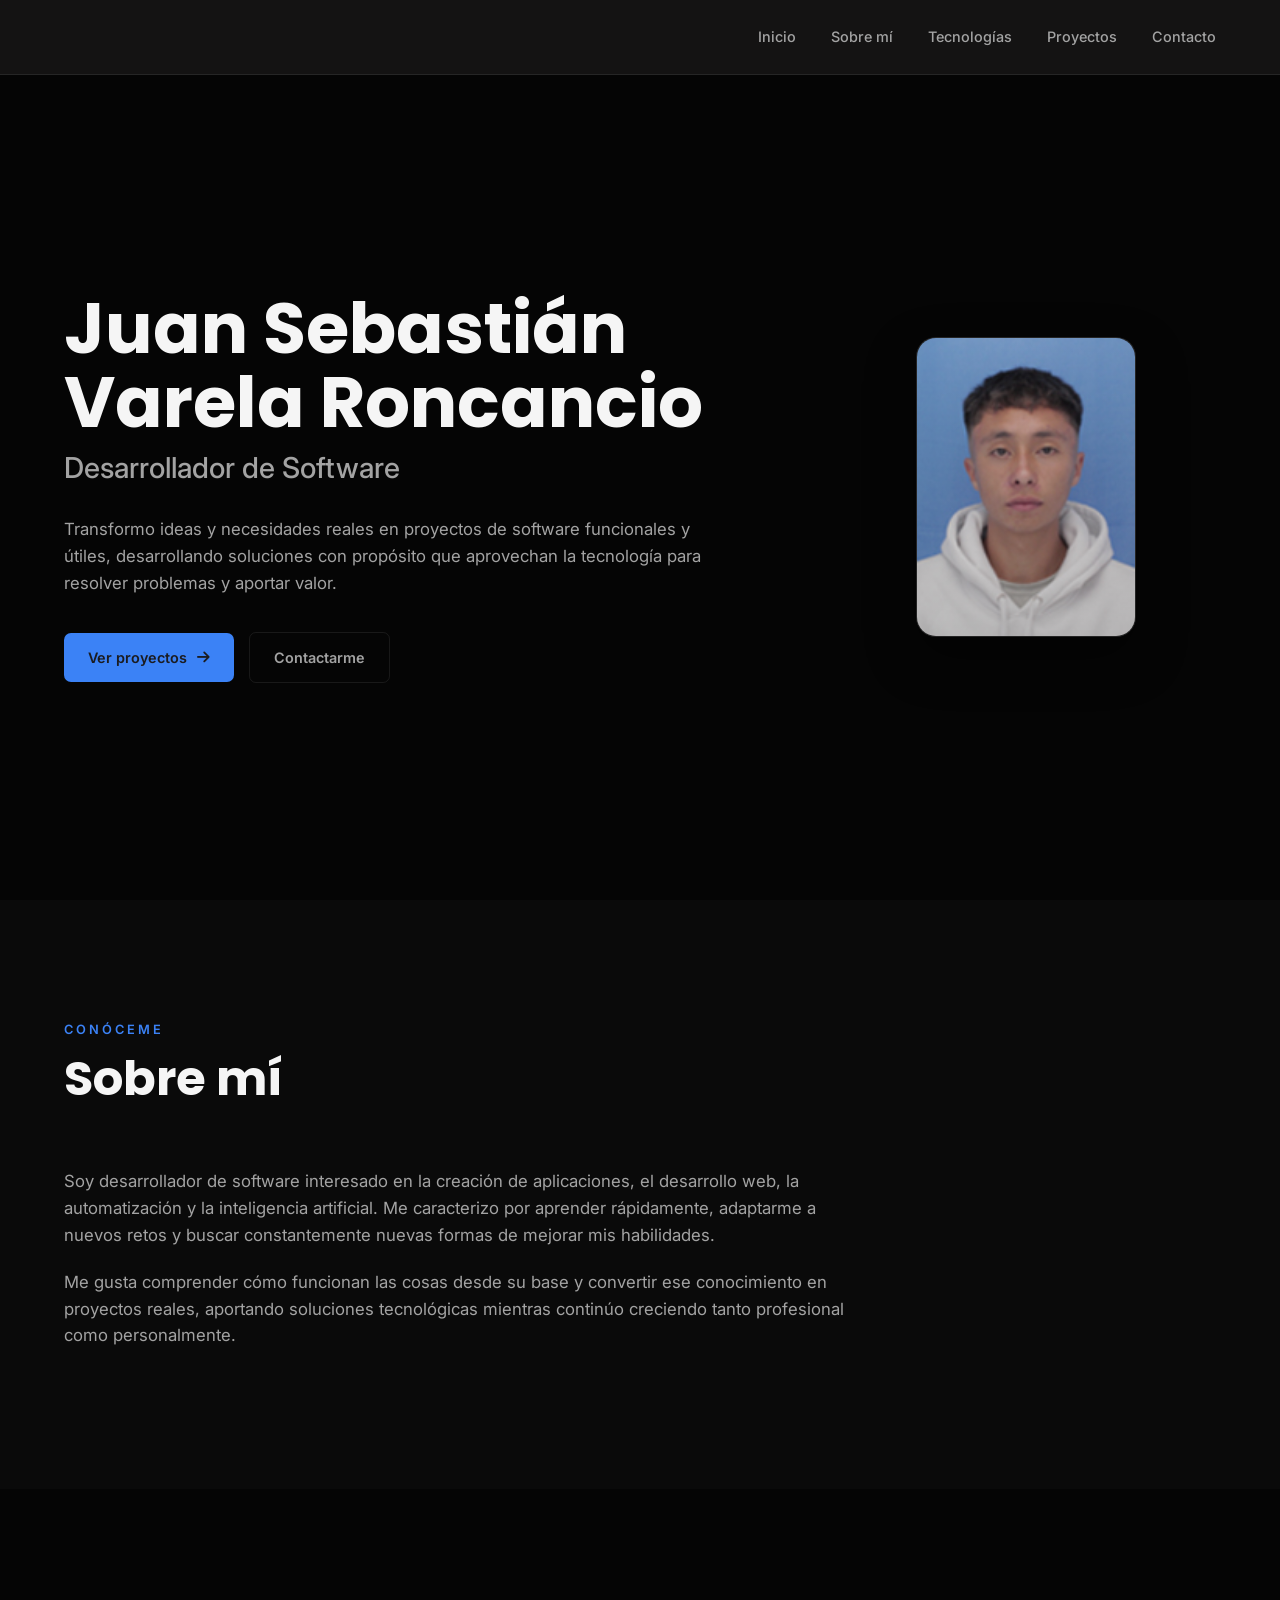
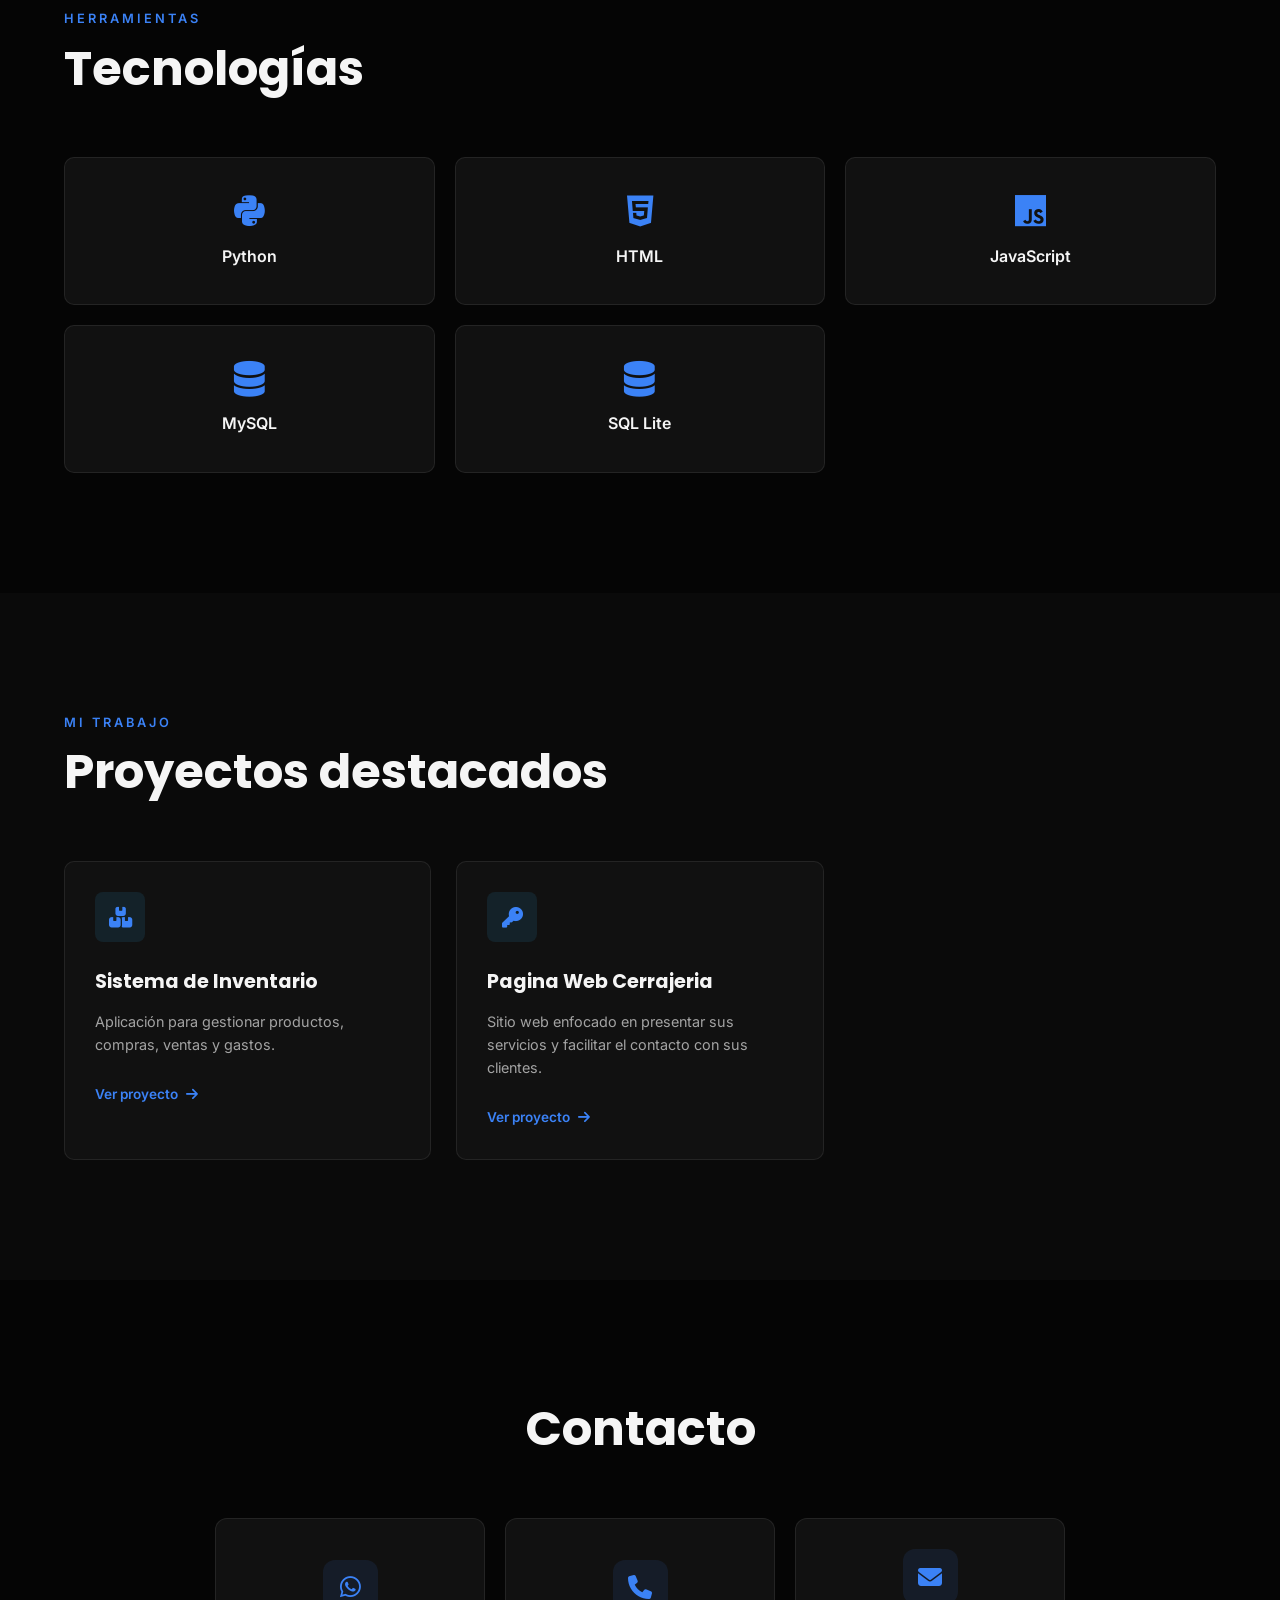
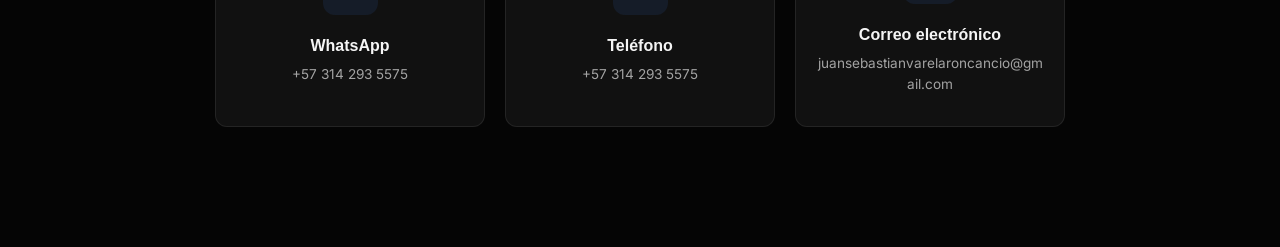
==== commit e25e6a57: "cerrajeria" ====
--- a/index.html
+++ b/index.html
@@ -168,17 +168,17 @@
                         </article>
                         <article class="project-card">
                             <div class="project-icon">
-                                <i class="fa-solid fa-code"></i>
+                                <i class="fa-solid fa-key"></i>
                             </div>
                             <div class="project-content">
                                 <h3>
-                                    Desarrollo Web
+                                    Pagina Web Cerrajeria
                                 </h3>
                                 <p>
-                                    Sitio web responsive desarrollado
-                                    utilizando tecnologías web modernas.
+                                    Sitio web enfocado en presentar sus servicios
+                                    y facilitar el contacto con sus clientes.
                                 </p>
-                                <a href="#" class="project-link">
+                                <a href="html/cerrajeria.html" class="project-link">
                                     Ver proyecto
                                     <i class="fa-solid fa-arrow-right"></i>
                                 </a>
